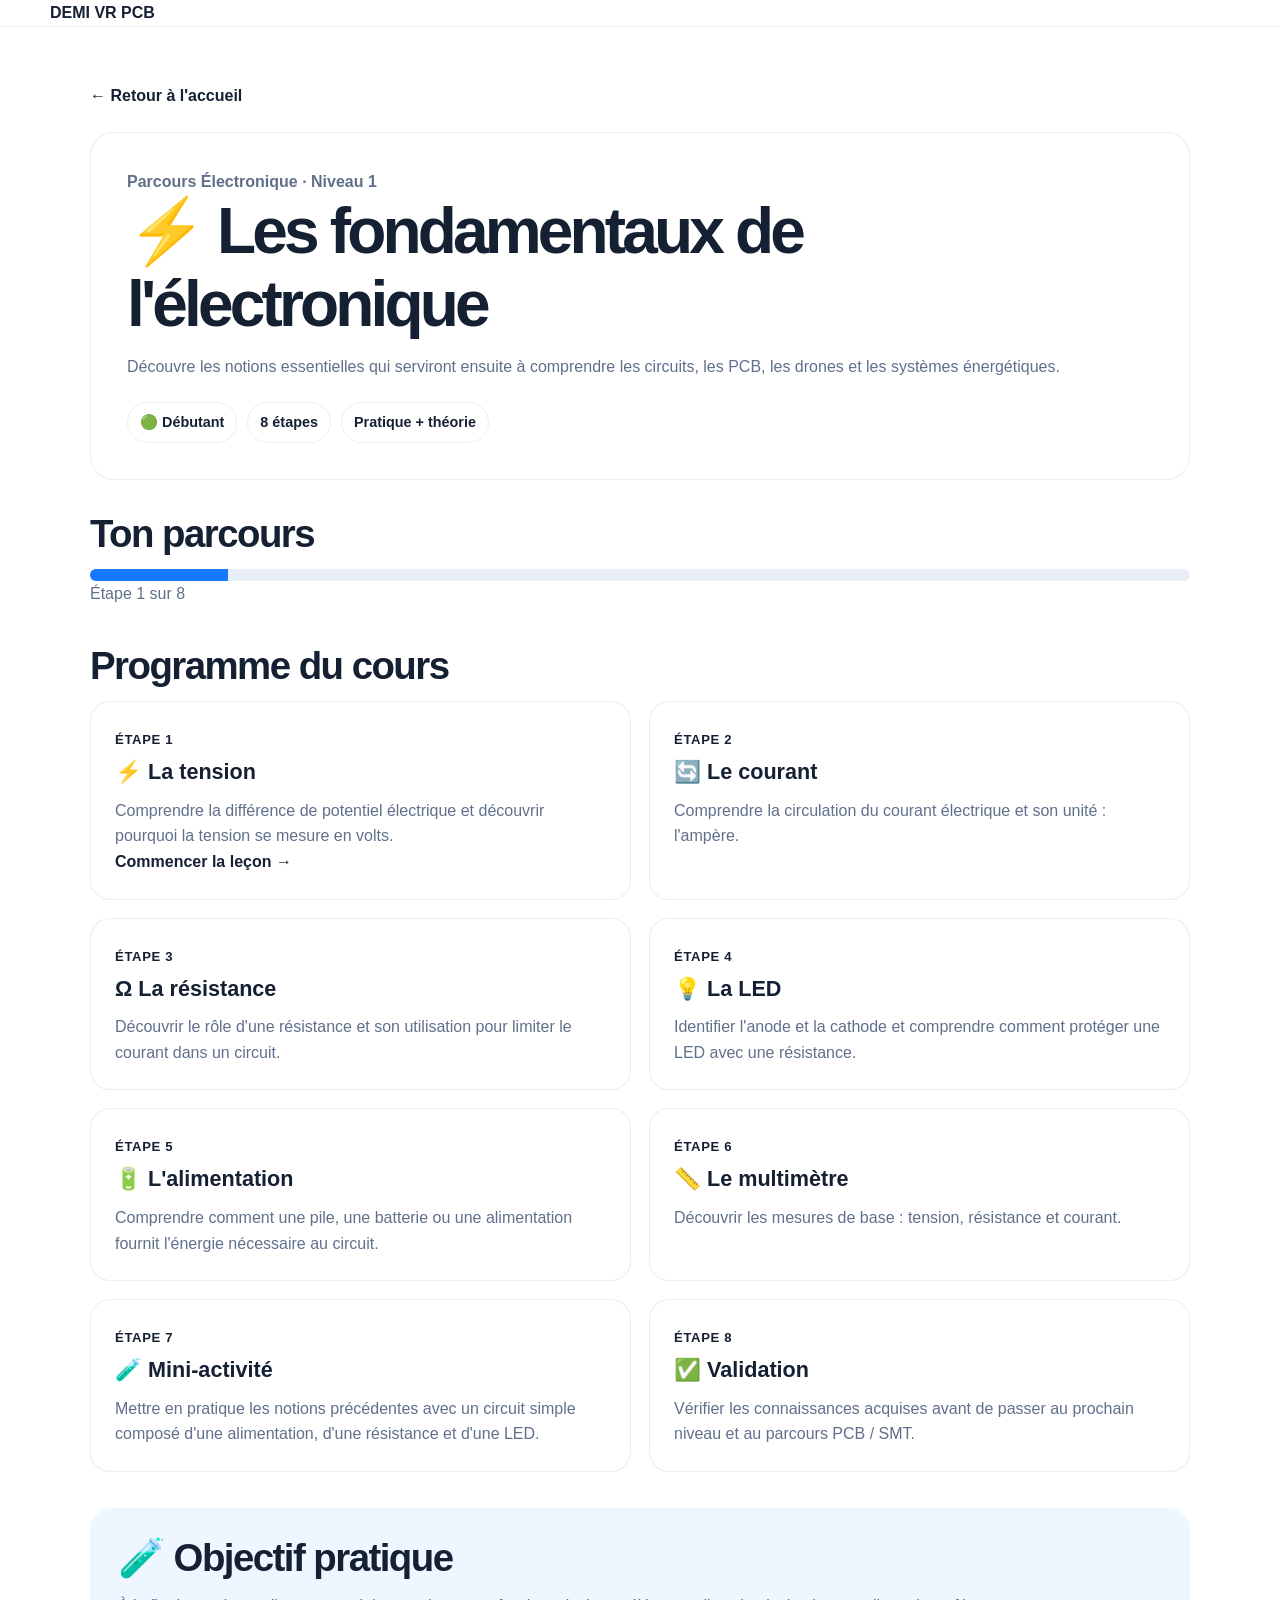
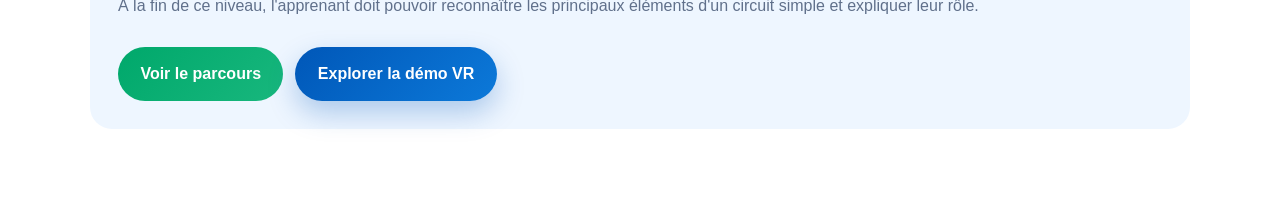
==== cours/electronique/index.html @ 48921530 "Lien du parcours vers la lecon sur la tension" ====
<!DOCTYPE html>
<html lang="fr">
<head>
  <meta charset="UTF-8">
  <meta name="viewport" content="width=device-width, initial-scale=1.0">

  <title>Électronique - Niveau 1 | DEMI VR PCB</title>
  <meta name="description"
        content="Cours d'initiation à l'électronique de la plateforme pédagogique DEMI VR PCB - Calais & Marck.">

  <link rel="stylesheet" href="../../style.css">

  <style>
    .course-page {
      padding: 56px 0 80px;
    }

    .course-container {
      width: min(1100px, calc(100% - 32px));
      margin: 0 auto;
    }

    .course-back {
      display: inline-flex;
      margin-bottom: 24px;
      font-weight: 700;
    }

    .course-hero {
      padding: 36px;
      border: 1px solid var(--line);
      border-radius: 24px;
      background: var(--white);
      margin-bottom: 32px;
    }

    .course-hero h1 {
      margin-bottom: 12px;
    }

    .course-meta {
      display: flex;
      flex-wrap: wrap;
      gap: 10px;
      margin-top: 22px;
    }

    .course-badge {
      padding: 8px 12px;
      border-radius: 999px;
      border: 1px solid var(--line);
      font-size: 0.9rem;
      font-weight: 700;
    }

    .course-progress {
      margin: 28px 0 38px;
    }

    .progress-track {
      height: 12px;
      overflow: hidden;
      border-radius: 999px;
      background: #e8eef5;
    }

    .progress-value {
      width: 12.5%;
      height: 100%;
      background: #1479ff;
    }

    .lesson-grid {
      display: grid;
      grid-template-columns: repeat(2, minmax(0, 1fr));
      gap: 18px;
    }

    .lesson-card {
      padding: 24px;
      border: 1px solid var(--line);
      border-radius: 20px;
      background: var(--white);
    }

.lesson-card-link {
  display: block;
  color: inherit;
  text-decoration: none;
  transition: transform 0.2s ease, box-shadow 0.2s ease;
}

.lesson-card-link:hover,
.lesson-card-link:focus {
  transform: translateY(-3px);
  box-shadow: 0 12px 28px rgba(15, 31, 54, 0.10);
}

.lesson-card-link:focus {
  outline: 3px solid #1479ff;
  outline-offset: 3px;
}

    .lesson-number {
      display: inline-block;
      margin-bottom: 10px;
      font-size: 0.82rem;
      font-weight: 800;
      text-transform: uppercase;
      letter-spacing: 0.05em;
    }

    .experiment {
      margin-top: 36px;
      padding: 28px;
      border-radius: 22px;
      background: #eef6ff;
    }

    .course-actions {
      display: flex;
      flex-wrap: wrap;
      gap: 12px;
      margin-top: 28px;
    }

    @media (max-width: 700px) {
      .lesson-grid {
        grid-template-columns: 1fr;
      }

      .course-hero {
        padding: 24px;
      }
    }
  </style>
</head>

<body>

  <header class="site-header">
    <div class="container">
      <a href="../../index.html" aria-label="Retour à l'accueil DEMI VR PCB">
        <strong>DEMI VR PCB</strong>
      </a>
    </div>
  </header>

  <main class="course-page">
    <div class="course-container">

      <a class="course-back" href="../../index.html">
        ← Retour à l'accueil
      </a>

      <section class="course-hero">

        <p><strong>Parcours Électronique · Niveau 1</strong></p>

        <h1>⚡ Les fondamentaux de l'électronique</h1>

        <p>
          Découvre les notions essentielles qui serviront ensuite à comprendre
          les circuits, les PCB, les drones et les systèmes énergétiques.
        </p>

        <div class="course-meta">
          <span class="course-badge">🟢 Débutant</span>
          <span class="course-badge">8 étapes</span>
          <span class="course-badge">Pratique + théorie</span>
        </div>
      </section>

      <section class="course-progress">
        <h2>Ton parcours</h2>

        <div class="progress-track"
             role="progressbar"
             aria-valuemin="0"
             aria-valuemax="100"
             aria-valuenow="12">
          <div class="progress-value"></div>
        </div>

        <p>Étape 1 sur 8</p>
      </section>

      <section>
        <h2>Programme du cours</h2>

        <div class="lesson-grid">

<a href="lecons/01-tension.html"
   class="lesson-card lesson-card-link">
  <span class="lesson-number">Étape 1</span>
  <h3>⚡ La tension</h3>
  <p>
    Comprendre la différence de potentiel électrique et découvrir
    pourquoi la tension se mesure en volts.
  </p>
  <strong>Commencer la leçon →</strong>
</a>

          <article class="lesson-card">
            <span class="lesson-number">Étape 2</span>
            <h3>🔄 Le courant</h3>
            <p>
              Comprendre la circulation du courant électrique et son unité :
              l'ampère.
            </p>
          </article>

          <article class="lesson-card">
            <span class="lesson-number">Étape 3</span>
            <h3>Ω La résistance</h3>
            <p>
              Découvrir le rôle d'une résistance et son utilisation pour
              limiter le courant dans un circuit.
            </p>
          </article>

          <article class="lesson-card">
            <span class="lesson-number">Étape 4</span>
            <h3>💡 La LED</h3>
            <p>
              Identifier l'anode et la cathode et comprendre comment protéger
              une LED avec une résistance.
            </p>
          </article>

          <article class="lesson-card">
            <span class="lesson-number">Étape 5</span>
            <h3>🔋 L'alimentation</h3>
            <p>
              Comprendre comment une pile, une batterie ou une alimentation
              fournit l'énergie nécessaire au circuit.
            </p>
          </article>

          <article class="lesson-card">
            <span class="lesson-number">Étape 6</span>
            <h3>📏 Le multimètre</h3>
            <p>
              Découvrir les mesures de base : tension, résistance et courant.
            </p>
          </article>

          <article class="lesson-card">
            <span class="lesson-number">Étape 7</span>
            <h3>🧪 Mini-activité</h3>
            <p>
              Mettre en pratique les notions précédentes avec un circuit
              simple composé d'une alimentation, d'une résistance et d'une LED.
            </p>
          </article>

          <article class="lesson-card">
            <span class="lesson-number">Étape 8</span>
            <h3>✅ Validation</h3>
            <p>
              Vérifier les connaissances acquises avant de passer au prochain
              niveau et au parcours PCB / SMT.
            </p>
          </article>

        </div>
      </section>

      <section class="experiment">
        <h2>🧪 Objectif pratique</h2>

        <p>
          À la fin de ce niveau, l'apprenant doit pouvoir reconnaître les
          principaux éléments d'un circuit simple et expliquer leur rôle.
        </p>

        <div class="course-actions">
          <a href="../../index.html#parcours" class="btn btn-secondary">
            Voir le parcours
          </a>

          <a href="../../index.html#demo" class="btn btn-primary">
            Explorer la démo VR
          </a>
        </div>
      </section>

    </div>
  </main>

</body>
</html>
---- style.css ----
:root {
  --blue: #0057b8;
  --green: #00a86b;
  --orange: #ff8c00;
  --white: #ffffff;
  --offwhite: #f4f9ff;
  --ink: #152033;
  --muted: #60708b;
  --panel: #eef5ff;
  --line: rgba(17, 31, 54, 0.08);
  --shadow: 0 18px 40px rgba(17, 48, 90, 0.12);
  --radius: 22px;
}

* {
  box-sizing: border-box;
}

html {
  scroll-behavior: smooth;
}

body {
  margin: 0;
  font-family: "Inter", sans-serif;
  background: var(--white);
  color: var(--ink);
  line-height: 1.6;
}

a {
  color: inherit;
  text-decoration: none;
}

img {
  max-width: 100%;
  display: block;
}

button,
input,
textarea {
  font: inherit;
}

.container {
  width: min(1180px, calc(100% - 2rem));
  margin: 0 auto;
}

.section {
  padding: 5.5rem 0;
}

.alt-section {
  background: linear-gradient(180deg, #f5f9ff 0%, #eef7ff 100%);
}

.section-heading {
  text-align: center;
  max-width: 760px;
  margin: 0 auto 2.5rem;
}

.section-heading.text-left {
  text-align: left;
  margin: 0;
}

.eyebrow {
  display: inline-flex;
  align-items: center;
  gap: 0.5rem;
  padding: 0.55rem 0.9rem;
  border-radius: 999px;
  background: rgba(0, 87, 184, 0.08);
  color: var(--blue);
  font-size: 0.75rem;
  text-transform: uppercase;
  letter-spacing: 0.12em;
  font-weight: 700;
}

.eyebrow-alt {
  background: rgba(0, 168, 107, 0.08);
  color: var(--green);
}

h1, h2, h3 {
  margin: 0 0 0.8rem;
  line-height: 1.15;
}

h1 {
  font-size: clamp(2.8rem, 5vw, 5rem);
  letter-spacing: -0.06em;
}

h2 {
  font-size: clamp(2rem, 3vw, 3rem);
  letter-spacing: -0.04em;
}

h3 {
  font-size: 1.35rem;
}

p {
  margin: 0;
  color: var(--muted);
}

.site-header {
  position: sticky;
  top: 0;
  z-index: 100;
  background: rgba(255, 255, 255, 0.82);
  backdrop-filter: blur(12px);
  border-bottom: 1px solid var(--line);
}

.nav-wrap {
  display: flex;
  align-items: center;
  justify-content: space-between;
  padding: 1rem 0;
  gap: 1rem;
}

.brand {
  display: flex;
  align-items: center;
  gap: 0.9rem;
}

.brand-mark {
  display: grid;
  place-items: center;
  width: 3rem;
  height: 3rem;
  border-radius: 14px;
  background: linear-gradient(135deg, var(--blue), var(--green));
  color: var(--white);
  font-size: 0.8rem;
  font-weight: 800;
  letter-spacing: 0.06em;
}

.brand-text {
  display: flex;
  flex-direction: column;
  line-height: 1.1;
}

.brand-text strong {
  font-size: 1.1rem;
}

.brand-text span {
  font-size: 0.74rem;
  color: var(--muted);
}

.main-nav {
  display: flex;
  align-items: center;
  gap: 1.2rem;
  padding: 0.25rem 0.8rem;
  border-radius: 999px;
  background: rgba(0, 87, 184, 0.03);
}

.main-nav a {
  color: var(--muted);
  font-size: 0.95rem;
  font-weight: 600;
  transition: color 0.2s ease;
}

.main-nav a:hover {
  color: var(--blue);
}

.btn {
  display: inline-flex;
  align-items: center;
  justify-content: center;
  border: none;
  border-radius: 999px;
  padding: 0.9rem 1.4rem;
  font-weight: 700;
  cursor: pointer;
  transition: transform 0.2s ease, box-shadow 0.2s ease, background 0.2s ease;
}

.btn:hover {
  transform: translateY(-2px);
}

.btn-primary {
  background: linear-gradient(135deg, var(--blue), #0c79d9);
  color: var(--white);
  box-shadow: 0 12px 28px rgba(0, 87, 184, 0.28);
}

.btn-secondary {
  background: linear-gradient(135deg, var(--green), #18b77d);
  color: var(--white);
}

.btn-ghost {
  background: rgba(255, 255, 255, 0.25);
  color: var(--white);
  border: 1px solid rgba(255, 255, 255, 0.3);
}

.hero {
  position: relative;
  overflow: hidden;
  background:
    radial-gradient(circle at 20% 20%, rgba(0, 87, 184, 0.15), transparent 30%),
    linear-gradient(135deg, #081a30 0%, #0a2341 30%, #0c2d52 100%);
  color: var(--white);
  padding: 5rem 0 4rem;
}

.bg-grid {
  position: absolute;
  inset: 0;
  background-image:
    linear-gradient(rgba(255,255,255,0.04) 1px, transparent 1px),
    linear-gradient(90deg, rgba(255,255,255,0.04) 1px, transparent 1px);
  background-size: 36px 36px;
  mask-image: radial-gradient(circle at center, black 30%, transparent 90%);
}

.hero-grid {
  position: relative;
  display: grid;
  grid-template-columns: 1.1fr 0.9fr;
  gap: 2rem;
  align-items: center;
}

.hero-copy {
  position: relative;
  z-index: 1;
}

.eyebrow {
  margin-bottom: 1rem;
}

.subtitle {
  margin-top: 1rem;
  max-width: 620px;
  color: rgba(255, 255, 255, 0.8);
  font-size: 1.16rem;
}

.cta-row {
  display: flex;
  flex-wrap: wrap;
  gap: 0.9rem;
  margin-top: 2rem;
}

.hero-stats {
  list-style: none;
  display: flex;
  flex-wrap: wrap;
  gap: 1.5rem;
  padding: 0;
  margin: 2.2rem 0 0;
}

.hero-stats li {
  display: flex;
  flex-direction: column;
  gap: 0.15rem;
  min-width: 120px;
}

.hero-stats strong {
  font-size: 1.4rem;
}

.hero-stats span {
  color: rgba(255, 255, 255, 0.66);
  font-size: 0.82rem;
}

.hero-visual {
  position: relative;
  min-height: 460px;
  display: grid;
  place-items: center;
}

.panel {
  position: absolute;
  border-radius: 28px;
  border: 1px solid rgba(255, 255, 255, 0.1);
  box-shadow: var(--shadow);
}

.board-panel {
  width: min(100%, 360px);
  height: 240px;
  background: linear-gradient(135deg, rgba(255,255,255,0.07), rgba(255,255,255,0.12));
  right: 8%;
  top: 10%;
  transform: rotate(12deg);
}

.board-lines {
  position: absolute;
  inset: 18px;
  border-radius: 16px;
  background:
    linear-gradient(90deg, rgba(255,255,255,0.06) 0, rgba(255,255,255,0.06) 1px, transparent 1px, transparent 24px),
    linear-gradient(rgba(255,255,255,0.06) 0, rgba(255,255,255,0.06) 1px, transparent 1px, transparent 24px),
    linear-gradient(135deg, rgba(0, 168, 107, 0.12), rgba(0, 87, 184, 0.12));
  background-size: 24px 24px, 24px 24px, 100% 100%;
}

.chip {
  position: absolute;
  width: 68px;
  height: 68px;
  border-radius: 18px;
  background: linear-gradient(135deg, var(--blue), var(--green));
  box-shadow: inset 0 0 18px rgba(255,255,255,0.28);
}

.chip-one { top: 26%; left: 18%; }
.chip-two { top: 58%; right: 20%; }
.chip-three { bottom: 15%; left: 42%; }

.headset-panel {
  width: 280px;
  height: 200px;
  left: 14%;
  bottom: 8%;
  background: linear-gradient(135deg, rgba(255,255,255,0.08), rgba(255,255,255,0.14));
  display: grid;
  place-items: center;
}

.headset {
  position: relative;
  width: 160px;
  height: 100px;
  border-radius: 50% 50% 40% 40%;
  background: rgba(255,255,255,0.15);
  border: 2px solid rgba(255,255,255,0.25);
}

.lens {
  position: absolute;
  width: 42px;
  height: 52px;
  top: 28px;
  border-radius: 12px;
  background: linear-gradient(135deg, rgba(0, 87, 184, 0.9), rgba(0, 168, 107, 0.7));
}

.lens-left { left: 25px; }
.lens-right { right: 25px; }

.strap {
  position: absolute;
  left: 50%;
  transform: translateX(-50%);
  top: -28px;
  width: 100px;
  height: 28px;
  border: 2px solid rgba(255,255,255,0.25);
  border-bottom: none;
  border-radius: 50px 50px 0 0;
}

.youth-panel {
  width: 250px;
  height: 170px;
  right: 16%;
  bottom: 3%;
  background: linear-gradient(135deg, rgba(0, 87, 184, 0.18), rgba(0, 168, 107, 0.12));
}

.people {
  position: absolute;
  bottom: 10px;
  width: 44px;
  height: 90px;
  border-radius: 26px 26px 20px 20px;
  background: linear-gradient(180deg, #f8d0a7, #f1c38c);
}

.people::before {
  content: "";
  position: absolute;
  width: 42px;
  height: 42px;
  border-radius: 50%;
  background: #f3d7b9;
  top: -24px;
  left: 1px;
}

.people-one { left: 24%; }
.people-two { left: 46%; background: linear-gradient(180deg, #d8b898, #caa27d); }
.people-three { left: 68%; }

.card-grid {
  display: grid;
  gap: 1.5rem;
}

.three-col {
  grid-template-columns: repeat(3, minmax(0, 1fr));
}

.feature-card,
.equipment-card,
.chart-card,
.quiz-card,
.contact-form,
.map-card {
  background: var(--white);
  border: 1px solid var(--line);
  border-radius: var(--radius);
  box-shadow: var(--shadow);
}

.feature-card {
  padding: 2rem 1.5rem;
  text-align: center;
}

.icon-circle {
  display: grid;
  place-items: center;
  width: 74px;
  height: 74px;
  margin: 0 auto 1.2rem;
  border-radius: 20px;
  background: linear-gradient(135deg, rgba(0, 87, 184, 0.12), rgba(0, 168, 107, 0.12));
  color: var(--blue);
  font-size: 1.7rem;
}

.feature-card ul {
  padding: 0;
  margin: 1rem 0 0;
  list-style: none;
  display: grid;
  gap: 0.45rem;
  color: var(--muted);
}

.timeline {
  position: relative;
  display: grid;
  grid-template-columns: repeat(6, minmax(0, 1fr));
  gap: 1rem;
  margin-top: 2.5rem;
}

.timeline::before {
  content: "";
  position: absolute;
  left: 0;
  right: 0;
  top: 2.1rem;
  height: 4px;
  background: linear-gradient(90deg, var(--blue), var(--green), var(--orange));
  border-radius: 999px;
}

.timeline-item {
  position: relative;
  background: var(--white);
  border: 1px solid var(--line);
  border-radius: 18px;
  padding: 1.2rem 0.9rem;
  text-align: center;
  box-shadow: var(--shadow);
}

.timeline-item::before {
  content: "";
  position: absolute;
  left: 50%;
  top: -0.75rem;
  transform: translateX(-50%);
  width: 16px;
  height: 16px;
  border-radius: 50%;
  background: var(--blue);
  box-shadow: 0 0 0 6px rgba(0, 87, 184, 0.12);
}

.level {
  display: inline-block;
  font-size: 0.74rem;
  font-weight: 800;
  text-transform: uppercase;
  letter-spacing: 0.08em;
  color: var(--green);
  margin-bottom: 0.55rem;
}

.equipment-grid {
  grid-template-columns: repeat(4, minmax(0, 1fr));
}

.equipment-card {
  overflow: hidden;
}

.equipment-card img {
  height: 180px;
  width: 100%;
  object-fit: cover;
}

.equipment-content {
  padding: 1.2rem 1rem 1.3rem;
}

.equipment-content h3 {
  margin-bottom: 0.6rem;
  font-size: 1.2rem;
}

.equipment-content p {
  color: var(--muted);
  min-height: 72px;
}

.equipment-content span {
  display: inline-block;
  margin-top: 0.9rem;
  color: var(--blue);
  font-size: 0.85rem;
  font-weight: 700;
}

.demo-layout {
  display: grid;
  grid-template-columns: 0.9fr 1.1fr;
  gap: 2rem;
  align-items: center;
}

.demo-section p {
  margin-top: 1rem;
  max-width: 560px;
}

.vr-scene-card {
  border-radius: 28px;
  overflow: hidden;
  border: 1px solid var(--line);
  box-shadow: var(--shadow);
}

#vr-scene {
  width: 100%;
  height: 480px;
  display: block;
  background: linear-gradient(180deg, #0b1220, #1a2c3f);
}

.quiz-card {
  max-width: 760px;
  margin: 0 auto;
  padding: 2rem;
}

.quiz-header {
  margin-bottom: 1.6rem;
}

.quiz-header h3 {
  margin-bottom: 0.5rem;
}

.quiz-options {
  display: grid;
  grid-template-columns: repeat(3, minmax(0, 1fr));
  gap: 1rem;
}

.quiz-choice {
  padding: 1rem;
  border-radius: 14px;
  border: 1px solid var(--line);
  background: var(--offwhite);
  color: var(--ink);
  cursor: pointer;
  font-weight: 700;
  transition: all 0.2s ease;
}

.quiz-choice:hover {
  border-color: rgba(0, 87, 184, 0.4);
  transform: translateY(-1px);
}

.quiz-choice.correct {
  background: rgba(0, 168, 107, 0.08);
  border-color: rgba(0, 168, 107, 0.4);
}

.quiz-choice.incorrect {
  background: rgba(255, 140, 0, 0.08);
  border-color: rgba(255, 140, 0, 0.4);
}

.quiz-result {
  margin-top: 1.4rem;
  font-size: 1.1rem;
  color: var(--ink);
}

.stats-grid {
  display: grid;
  grid-template-columns: repeat(4, minmax(0, 1fr));
  gap: 1rem;
  margin-bottom: 2rem;
}

.stat-box {
  background: linear-gradient(135deg, rgba(0, 87, 184, 0.08), rgba(0, 168, 107, 0.08));
  border: 1px solid var(--line);
  border-radius: 18px;
  padding: 1.5rem 1rem;
  text-align: center;
}

.stat-number {
  display: block;
  font-size: clamp(2rem, 2.5vw, 2.8rem);
  font-weight: 800;
  color: var(--blue);
}

.stat-label {
  display: block;
  margin-top: 0.5rem;
  font-weight: 600;
  color: var(--muted);
}

.charts-grid {
  display: grid;
  grid-template-columns: repeat(2, minmax(0, 1fr));
  gap: 1.5rem;
}

.chart-card {
  padding: 1.2rem 1rem 1rem;
}

.chart-card h3 {
  margin-bottom: 0.8rem;
}

.full-width {
  grid-column: 1 / -1;
}

canvas {
  display: block;
  width: 100% !important;
  height: 260px !important;
}

.budget-wrap {
  overflow: hidden;
  border-radius: var(--radius);
  border: 1px solid var(--line);
  box-shadow: var(--shadow);
}

.budget-table {
  width: 100%;
  border-collapse: collapse;
  background: #fff;
}

.budget-table th,
.budget-table td {
  padding: 1rem 1.2rem;
  text-align: left;
  border-bottom: 1px solid var(--line);
}

.budget-table th {
  background: var(--panel);
  color: var(--ink);
  font-size: 0.9rem;
  text-transform: uppercase;
  letter-spacing: 0.06em;
}

.total-row td {
  font-weight: 800;
  background: rgba(0, 168, 107, 0.05);
}

.positive {
  color: var(--green);
  font-weight: 700;
}

.negative {
  color: var(--orange);
  font-weight: 700;
}

.location-grid {
  display: grid;
  grid-template-columns: 0.8fr 1.2fr;
  gap: 2rem;
  align-items: center;
}

.map-card {
  min-height: 360px;
  position: relative;
  background:
    linear-gradient(180deg, rgba(0,87,184,0.08), rgba(0,168,107,0.12)),
    url("https://images.unsplash.com/photo-1521295121783-8a321d551ad2?auto=format&fit=crop&w=1200&q=80") center/cover no-repeat;
}

.map-pins {
  position: relative;
  width: 100%;
  height: 100%;
}

.pin {
  position: absolute;
  display: inline-flex;
  align-items: center;
  justify-content: center;
  min-width: 96px;
  padding: 0.7rem 1rem;
  border-radius: 999px;
  background: rgba(255, 255, 255, 0.9);
  color: var(--blue);
  font-weight: 800;
  box-shadow: var(--shadow);
}

.pin::before {
  content: "";
  position: absolute;
  width: 10px;
  height: 10px;
  background: var(--blue);
  border-radius: 50%;
  bottom: -10px;
  left: 50%;
  transform: translateX(-50%);
}

.pin.calais { top: 26%; left: 18%; }
.pin.marck { top: 52%; right: 18%; }

.partners-grid {
  display: grid;
  grid-template-columns: repeat(5, minmax(0, 1fr));
  gap: 1rem;
}

.partner-logo {
  display: grid;
  place-items: center;
  min-height: 110px;
  border-radius: 18px;
  background: linear-gradient(135deg, rgba(0,87,184,0.04), rgba(0,168,107,0.04));
  border: 1px solid var(--line);
  color: var(--muted);
  font-weight: 700;
  text-align: center;
  padding: 1rem;
}

.contact-grid {
  display: grid;
  grid-template-columns: 0.8fr 1.2fr;
  gap: 2rem;
  align-items: start;
}

.contact-form {
  padding: 1.6rem;
}

.input-row {
  display: grid;
  grid-template-columns: repeat(2, minmax(0, 1fr));
  gap: 1rem;
}

label {
  display: block;
  margin-bottom: 1rem;
}

label span {
  display: block;
  margin-bottom: 0.45rem;
  color: var(--ink);
  font-weight: 700;
}

input,
textarea {
  width: 100%;
  border: 1px solid var(--line);
  border-radius: 12px;
  padding: 0.9rem 1rem;
  background: #fbfdff;
  color: var(--ink);
}

input:focus,
textarea:focus {
  outline: 2px solid rgba(0, 87, 184, 0.18);
  border-color: rgba(0, 87, 184, 0.35);
}

.site-footer {
  background: #091a2d;
  color: rgba(255,255,255,0.9);
  padding: 1.2rem 0;
}

.footer-wrap {
  display: flex;
  align-items: center;
  justify-content: space-between;
  gap: 1rem;
}

.footer-brand {
  display: flex;
  flex-direction: column;
  gap: 0.15rem;
}

.footer-brand strong {
  font-size: 1.05rem;
}

.footer-brand span {
  color: rgba(255,255,255,0.7);
  font-size: 0.75rem;
}

.social-links {
  display: flex;
  gap: 0.85rem;
  font-size: 1.15rem;
}

.social-links a {
  display: inline-flex;
  align-items: center;
  justify-content: center;
  width: 2.4rem;
  height: 2.4rem;
  border-radius: 50%;
  background: rgba(255,255,255,0.08);
}

@media (max-width: 980px) {
  .hero-grid,
  .demo-layout,
  .contact-grid,
  .location-grid,
  .three-col,
  .equipment-grid,
  .stats-grid,
  .partners-grid,
  .timeline {
    grid-template-columns: 1fr 1fr;
  }

  .hero-grid,
  .demo-layout,
  .contact-grid,
  .location-grid {
    grid-template-columns: 1fr;
  }

  .main-nav {
    display: none;
  }
}

@media (max-width: 720px) {
  .section {
    padding: 4rem 0;
  }

  .three-col,
  .equipment-grid,
  .stats-grid,
  .quiz-options,
  .partners-grid,
  .input-row,
  .timeline,
  .charts-grid {
    grid-template-columns: 1fr;
  }

  .hero {
    padding-top: 4rem;
  }

  .cta-row {
    flex-direction: column;
    align-items: stretch;
  }

  .btn {
    width: 100%;
  }

  .footer-wrap {
    flex-direction: column;
    text-align: center;
  }
}
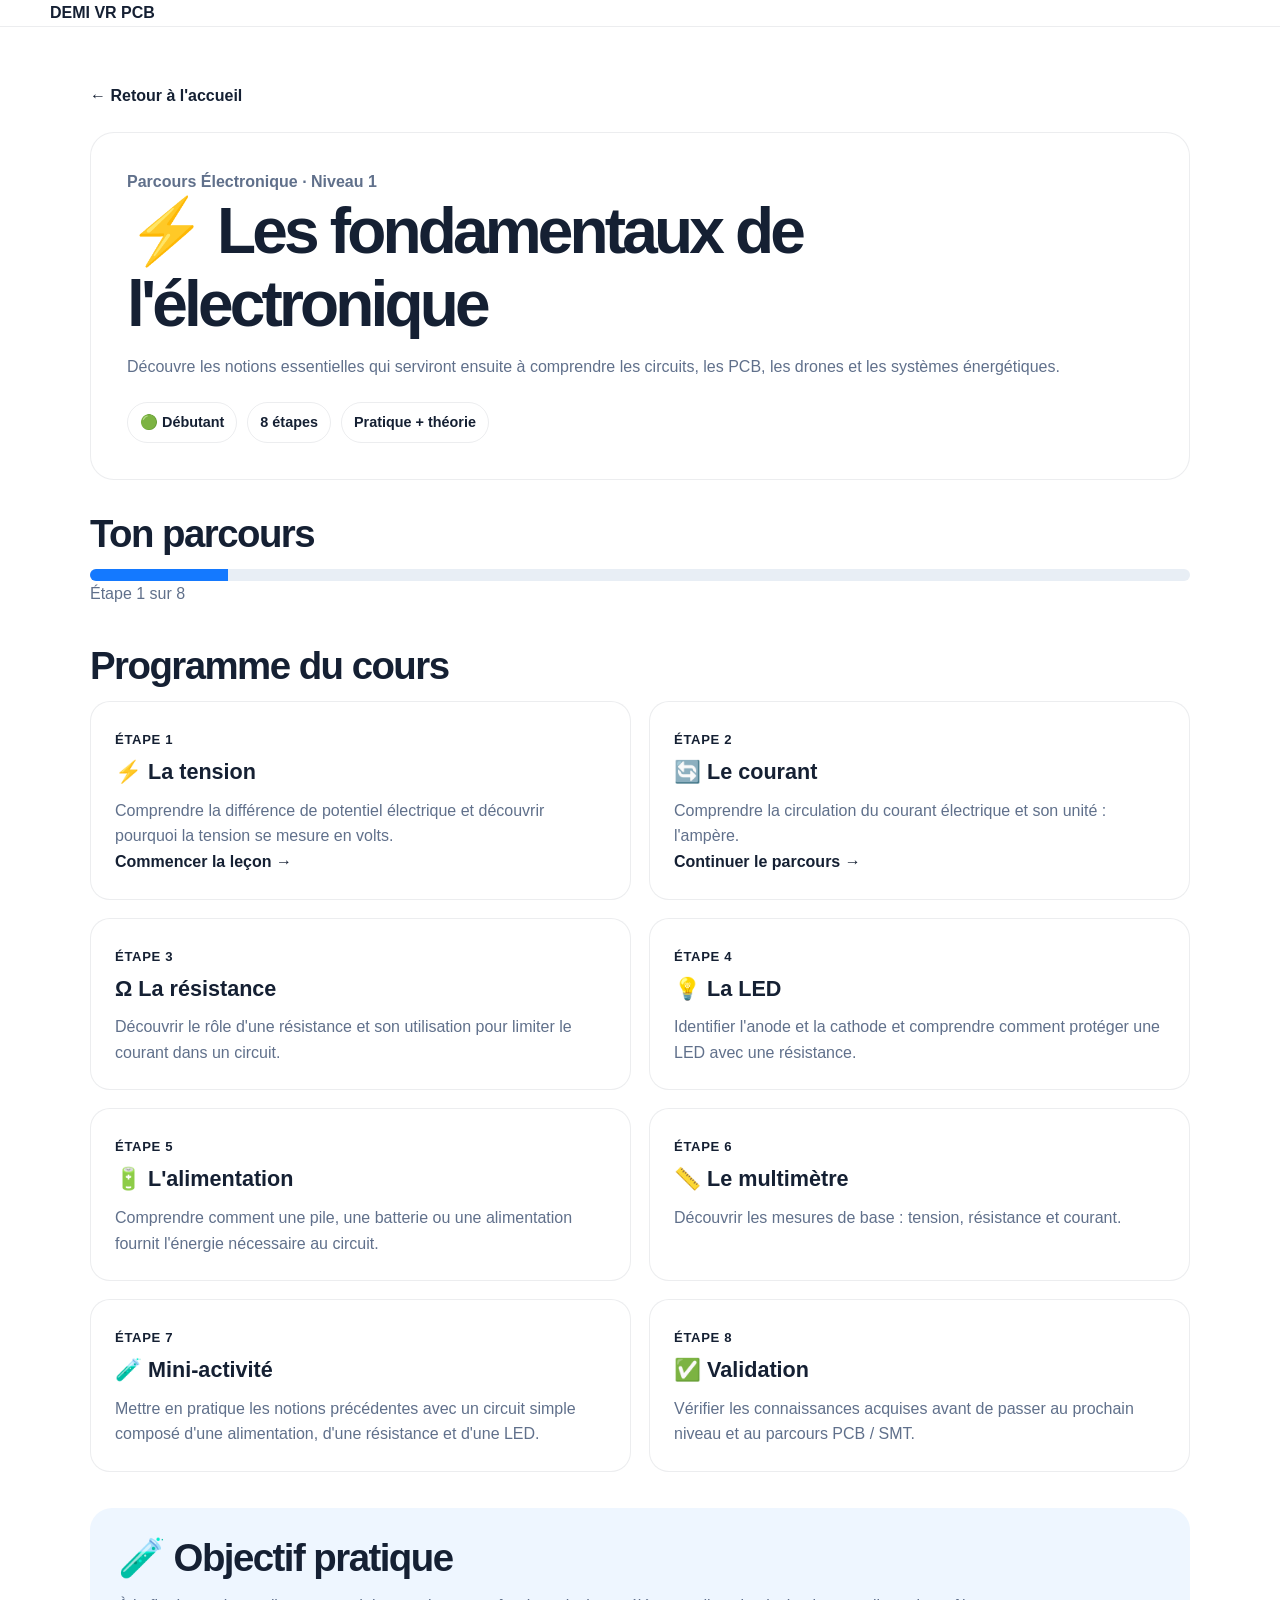
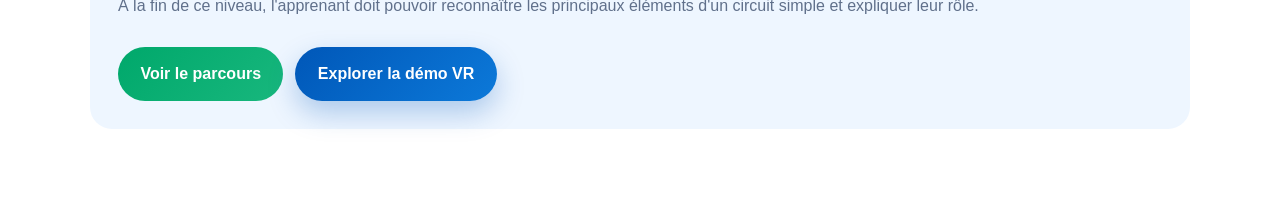
==== commit 4dbf6b48: "Lien du parcours vers la lecon sur le courant" ====
--- a/cours/electronique/index.html
+++ b/cours/electronique/index.html
@@ -201,14 +201,16 @@
   <strong>Commencer la leçon →</strong>
 </a>
 
-          <article class="lesson-card">
-            <span class="lesson-number">Étape 2</span>
-            <h3>🔄 Le courant</h3>
-            <p>
-              Comprendre la circulation du courant électrique et son unité :
-              l'ampère.
-            </p>
-          </article>
+          <a href="lecons/02-courant.html"
+   class="lesson-card lesson-card-link">
+  <span class="lesson-number">Étape 2</span>
+  <h3>🔄 Le courant</h3>
+  <p>
+    Comprendre la circulation du courant électrique et son unité :
+    l'ampère.
+  </p>
+  <strong>Continuer le parcours →</strong>
+</a>
 
           <article class="lesson-card">
             <span class="lesson-number">Étape 3</span>
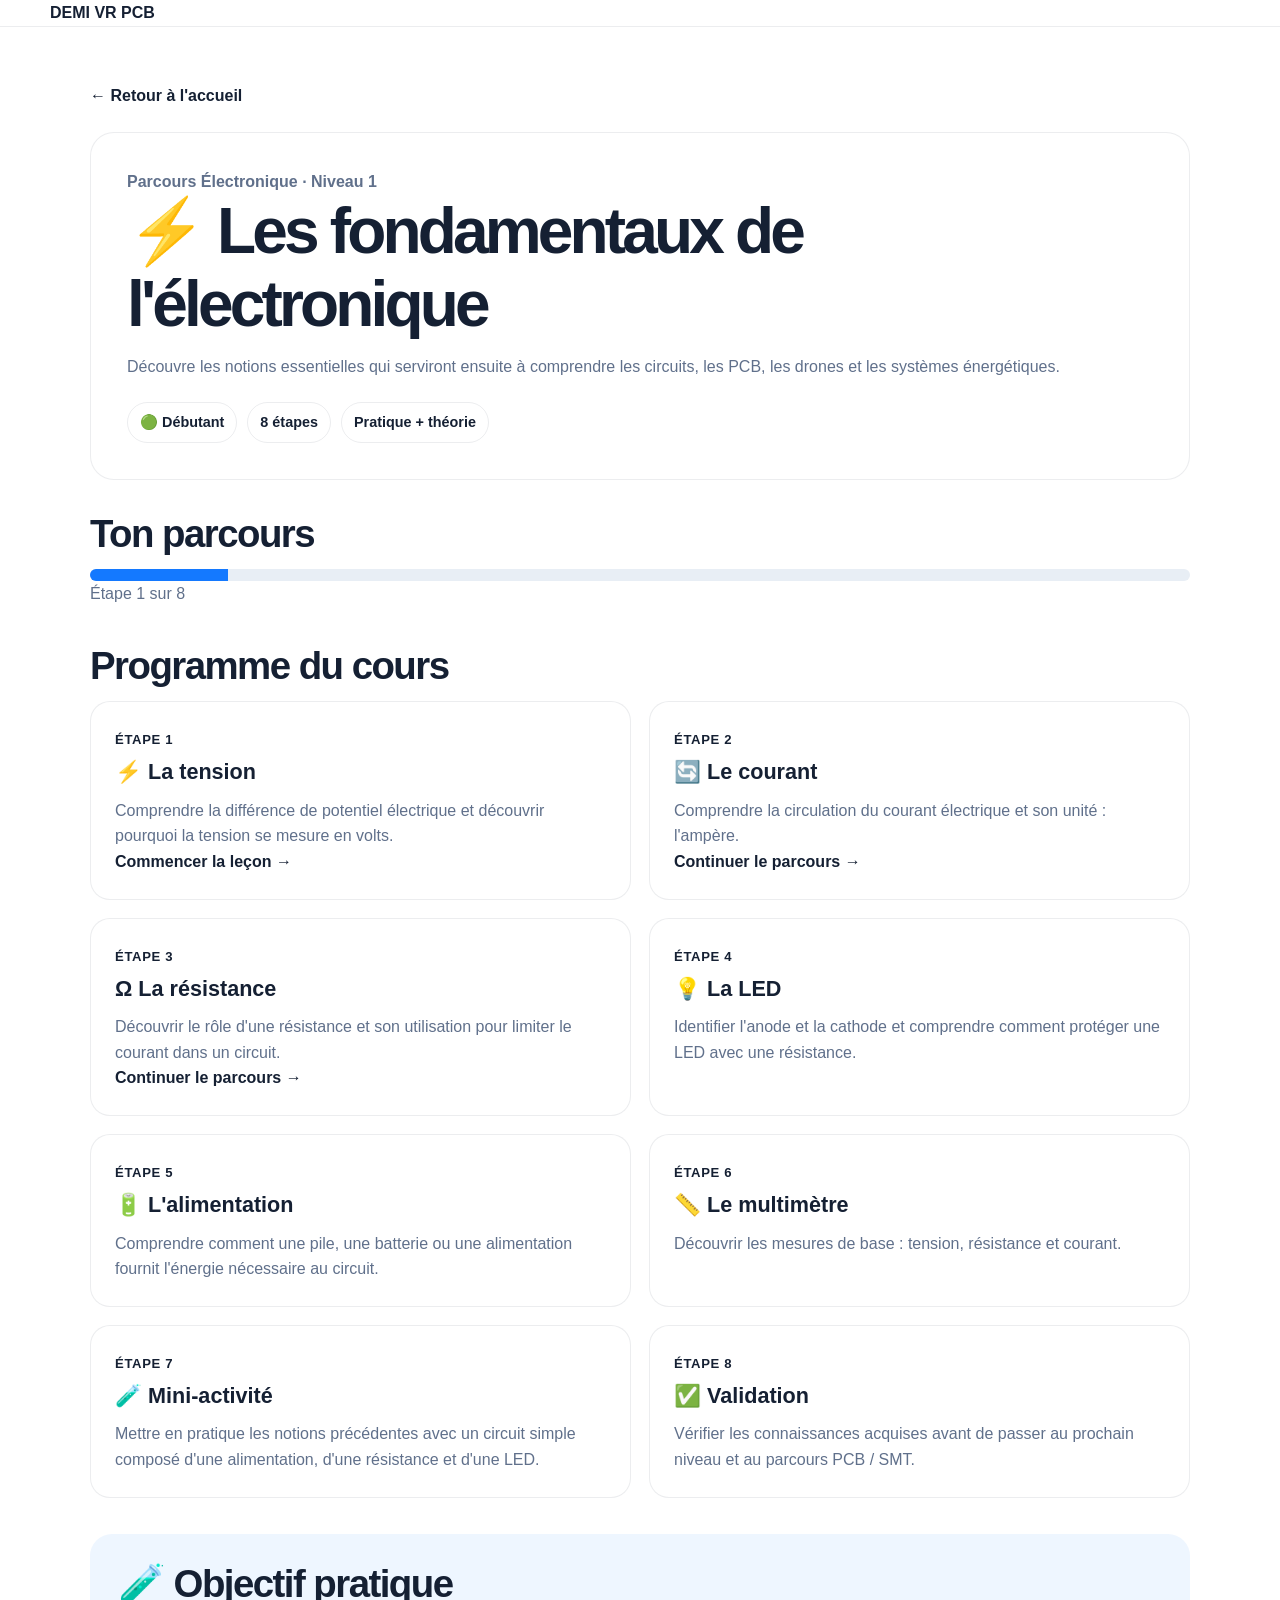
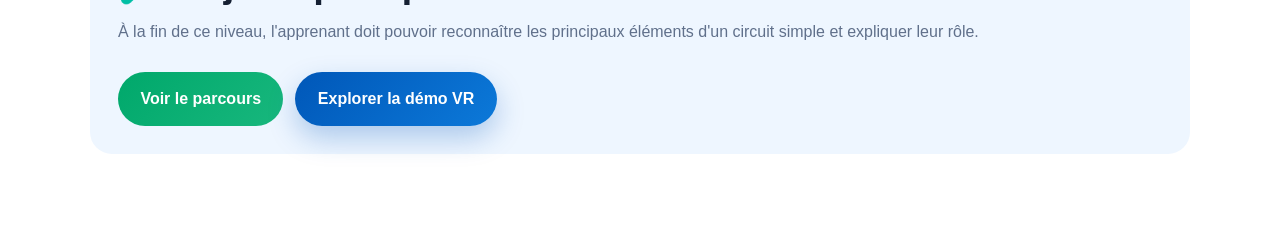
==== commit 99182a7f: "Lien du parcours vers la lecon sur la resistance" ====
--- a/cours/electronique/index.html
+++ b/cours/electronique/index.html
@@ -212,14 +212,16 @@
   <strong>Continuer le parcours →</strong>
 </a>
 
-          <article class="lesson-card">
-            <span class="lesson-number">Étape 3</span>
-            <h3>Ω La résistance</h3>
-            <p>
-              Découvrir le rôle d'une résistance et son utilisation pour
-              limiter le courant dans un circuit.
-            </p>
-          </article>
+         <a href="lecons/03-resistance.html"
+   class="lesson-card lesson-card-link">
+  <span class="lesson-number">Étape 3</span>
+  <h3>Ω La résistance</h3>
+  <p>
+    Découvrir le rôle d'une résistance et son utilisation pour
+    limiter le courant dans un circuit.
+  </p>
+  <strong>Continuer le parcours →</strong>
+</a>
 
           <article class="lesson-card">
             <span class="lesson-number">Étape 4</span>
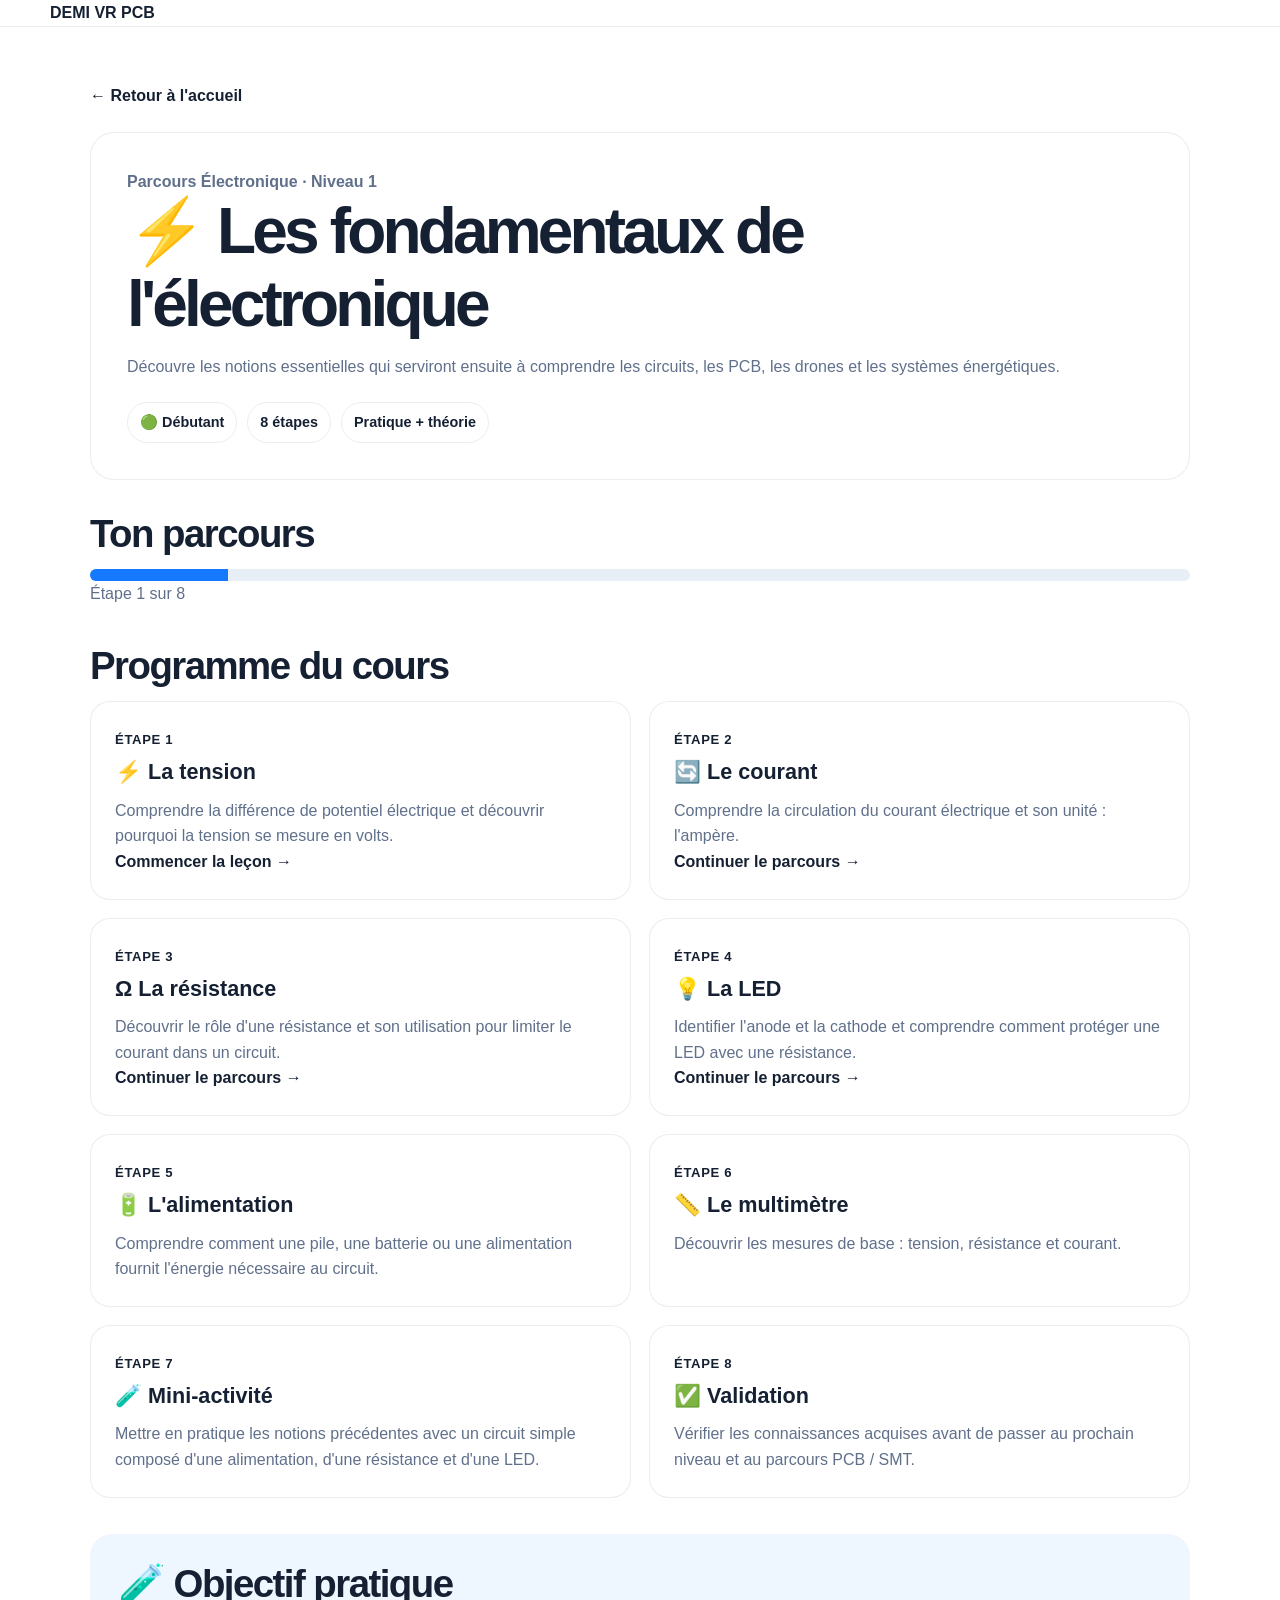
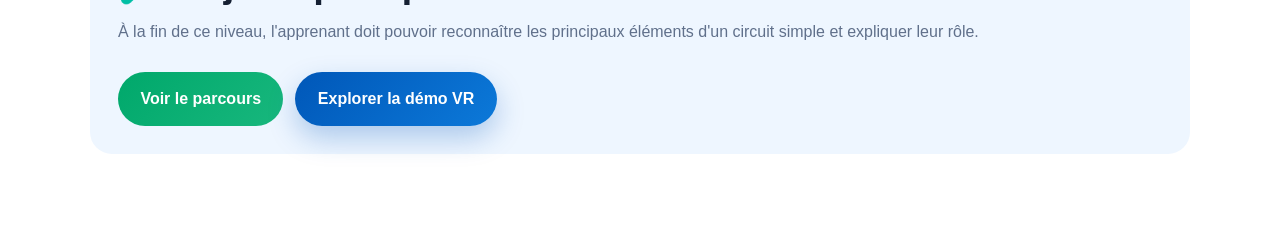
==== commit 7c6466cc: "Lien du parcours vers la lecon sur la LED" ====
--- a/cours/electronique/index.html
+++ b/cours/electronique/index.html
@@ -223,14 +223,16 @@
   <strong>Continuer le parcours →</strong>
 </a>
 
-          <article class="lesson-card">
-            <span class="lesson-number">Étape 4</span>
-            <h3>💡 La LED</h3>
-            <p>
-              Identifier l'anode et la cathode et comprendre comment protéger
-              une LED avec une résistance.
-            </p>
-          </article>
+         <a href="lecons/04-led.html"
+   class="lesson-card lesson-card-link">
+  <span class="lesson-number">Étape 4</span>
+  <h3>💡 La LED</h3>
+  <p>
+    Identifier l'anode et la cathode et comprendre comment protéger
+    une LED avec une résistance.
+  </p>
+  <strong>Continuer le parcours →</strong>
+</a>
 
           <article class="lesson-card">
             <span class="lesson-number">Étape 5</span>
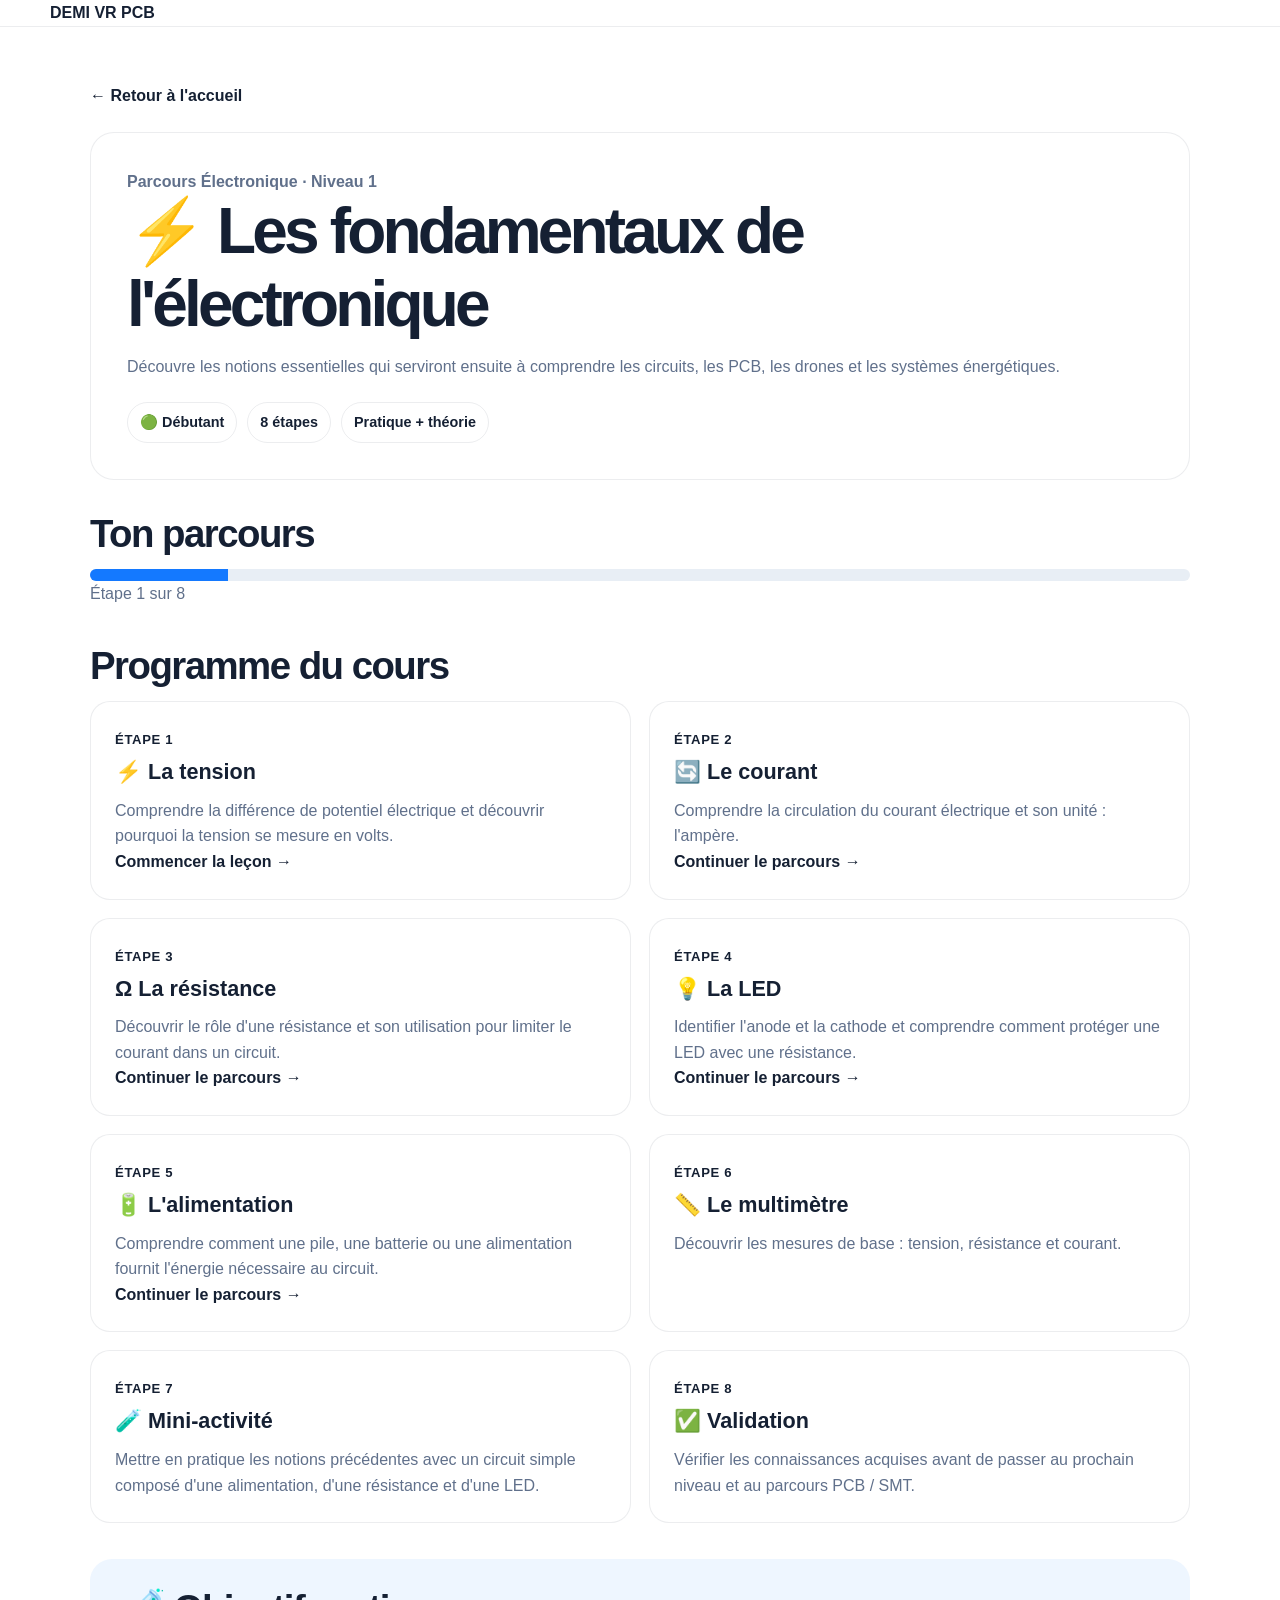
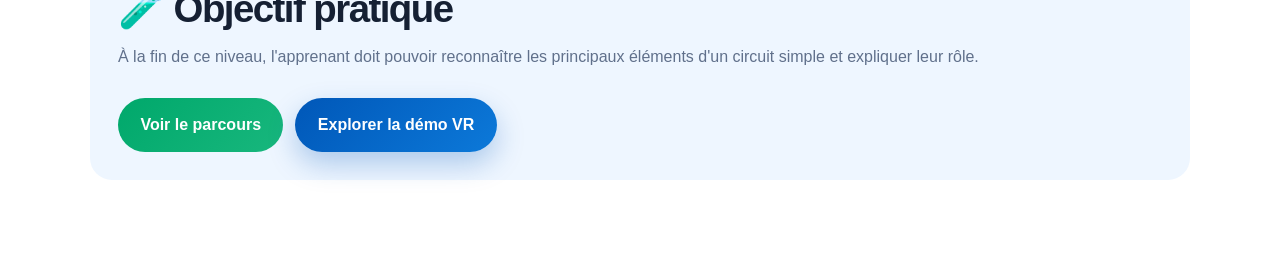
==== commit e80ec436: "Lien du parcours vers la lecon sur alimentation" ====
--- a/cours/electronique/index.html
+++ b/cours/electronique/index.html
@@ -234,14 +234,16 @@
   <strong>Continuer le parcours →</strong>
 </a>
 
-          <article class="lesson-card">
-            <span class="lesson-number">Étape 5</span>
-            <h3>🔋 L'alimentation</h3>
-            <p>
-              Comprendre comment une pile, une batterie ou une alimentation
-              fournit l'énergie nécessaire au circuit.
-            </p>
-          </article>
+         <a href="lecons/05-alimentation.html"
+   class="lesson-card lesson-card-link">
+  <span class="lesson-number">Étape 5</span>
+  <h3>🔋 L'alimentation</h3>
+  <p>
+    Comprendre comment une pile, une batterie ou une alimentation
+    fournit l'énergie nécessaire au circuit.
+  </p>
+  <strong>Continuer le parcours →</strong>
+</a>
 
           <article class="lesson-card">
             <span class="lesson-number">Étape 6</span>
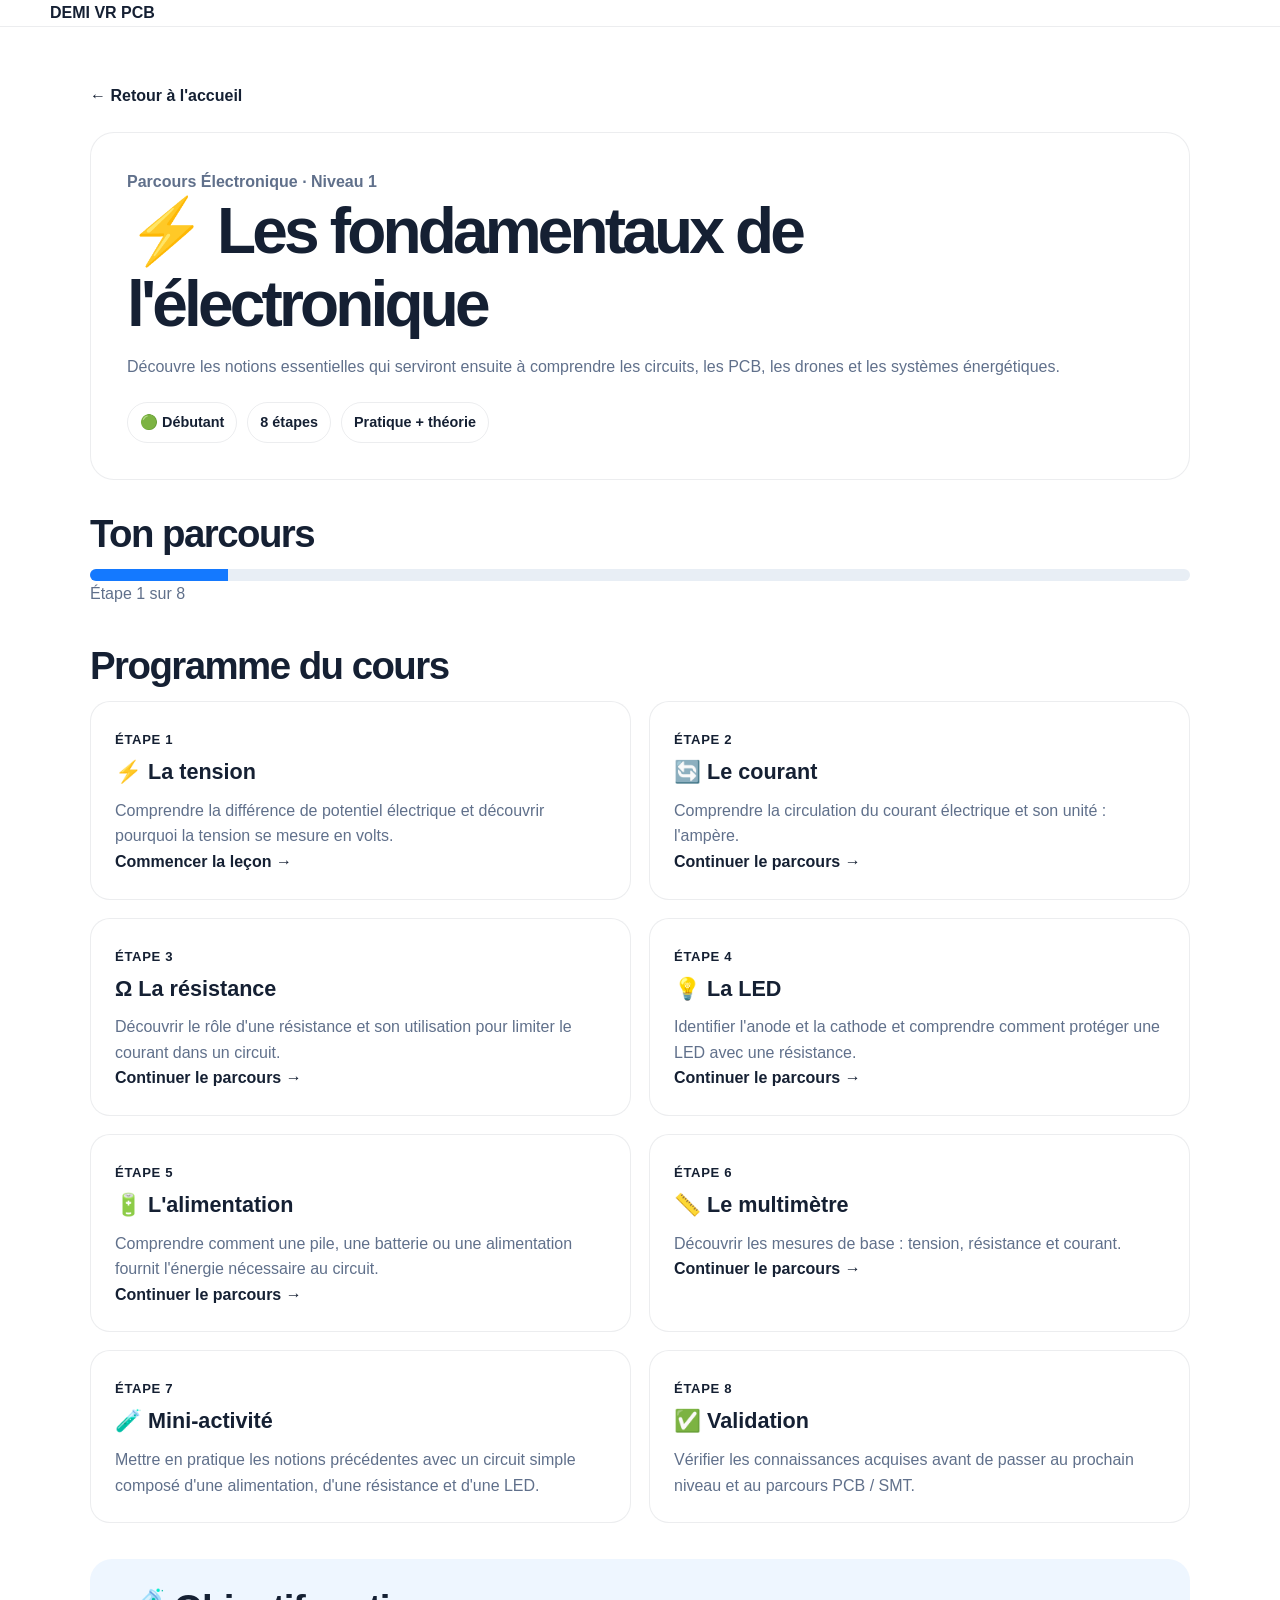
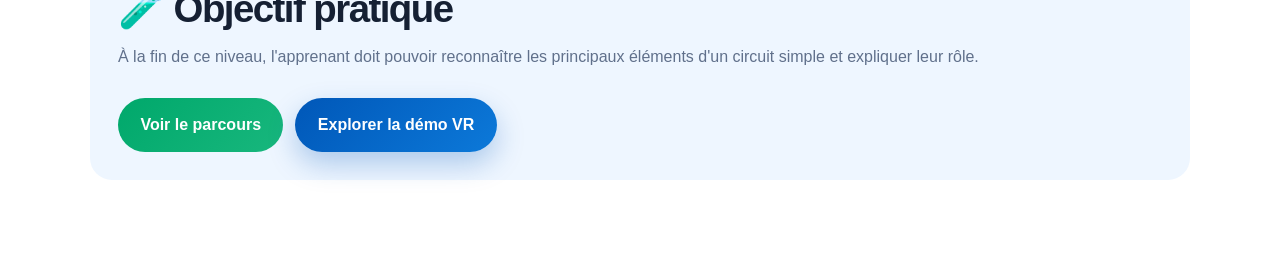
==== commit 292c8850: "Lien du parcours vers la lecon sur le multimetre" ====
--- a/cours/electronique/index.html
+++ b/cours/electronique/index.html
@@ -245,13 +245,16 @@
   <strong>Continuer le parcours →</strong>
 </a>
 
-          <article class="lesson-card">
-            <span class="lesson-number">Étape 6</span>
-            <h3>📏 Le multimètre</h3>
-            <p>
-              Découvrir les mesures de base : tension, résistance et courant.
-            </p>
-          </article>
+         <a href="lecons/06-multimetre.html"
+   class="lesson-card lesson-card-link">
+  <span class="lesson-number">Étape 6</span>
+  <h3>📏 Le multimètre</h3>
+  <p>
+    Découvrir les mesures de base : tension, résistance et
+    courant.
+  </p>
+  <strong>Continuer le parcours →</strong>
+</a>
 
           <article class="lesson-card">
             <span class="lesson-number">Étape 7</span>
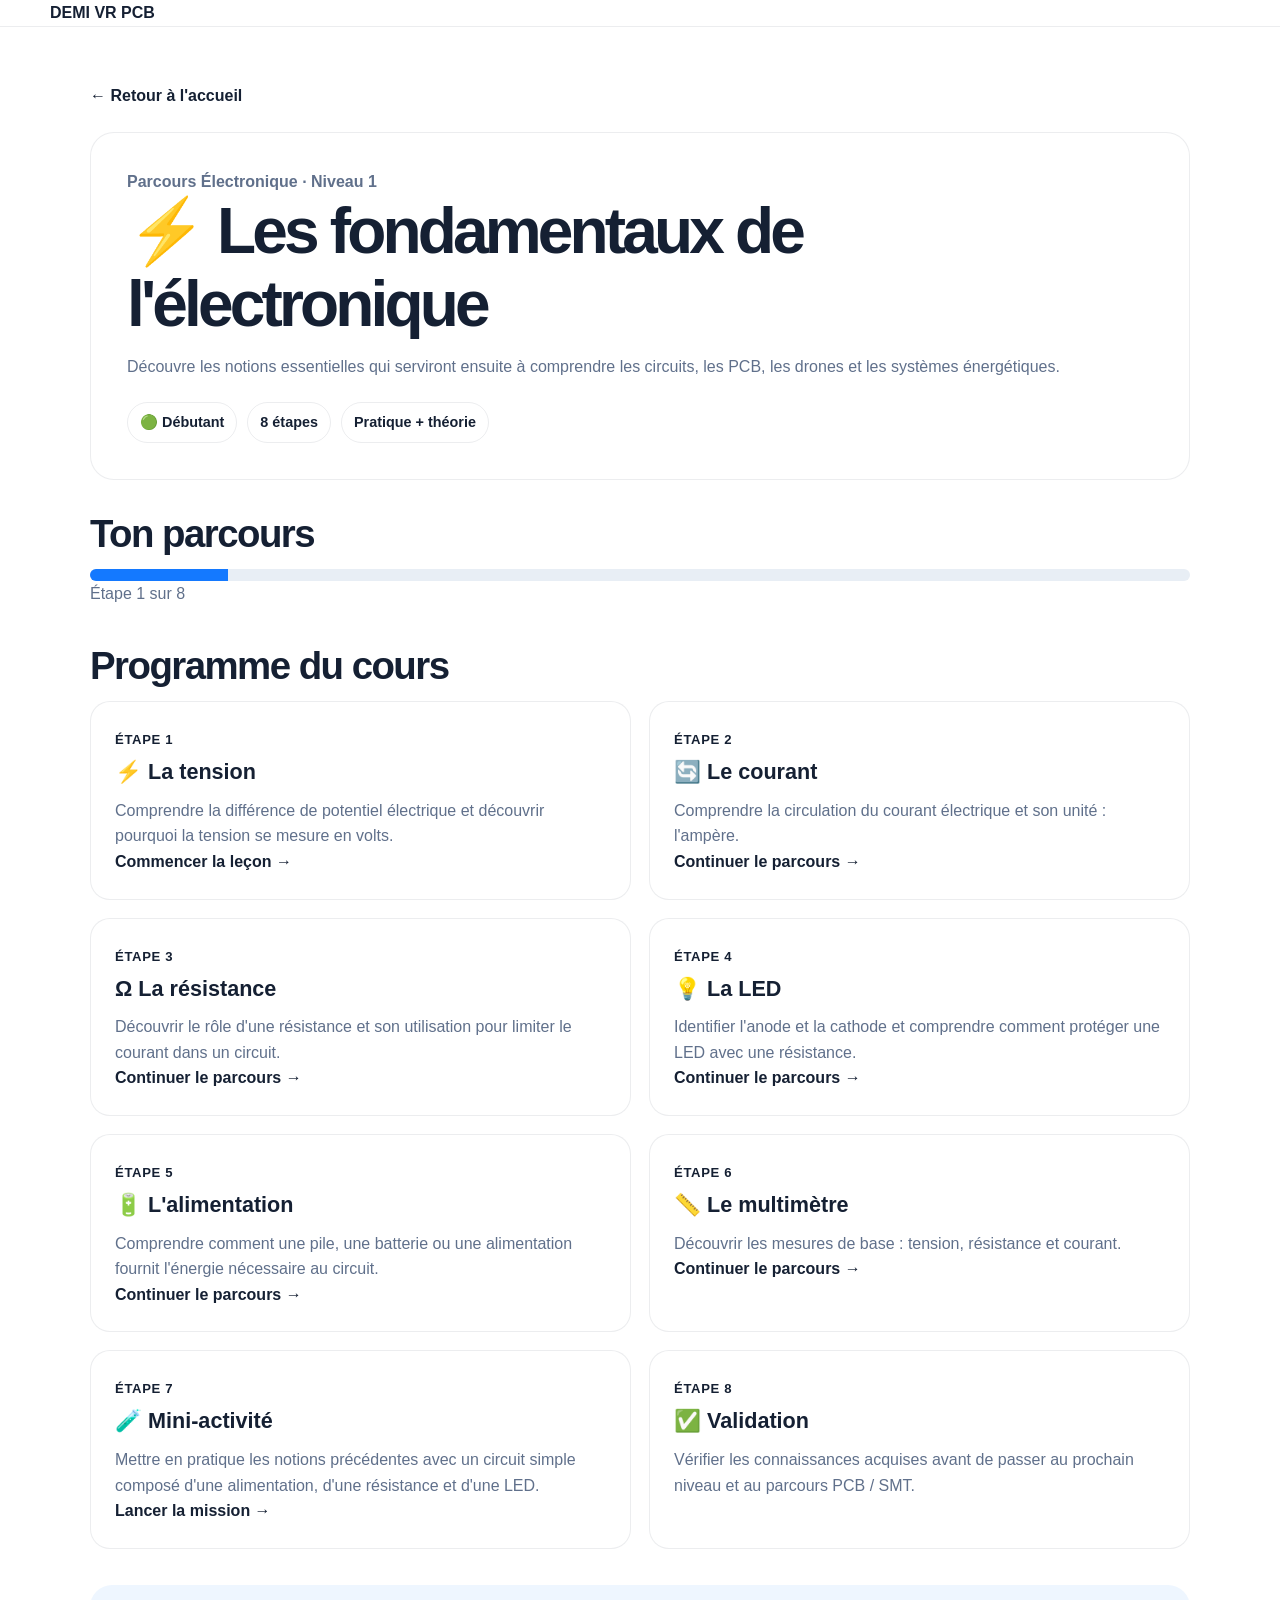
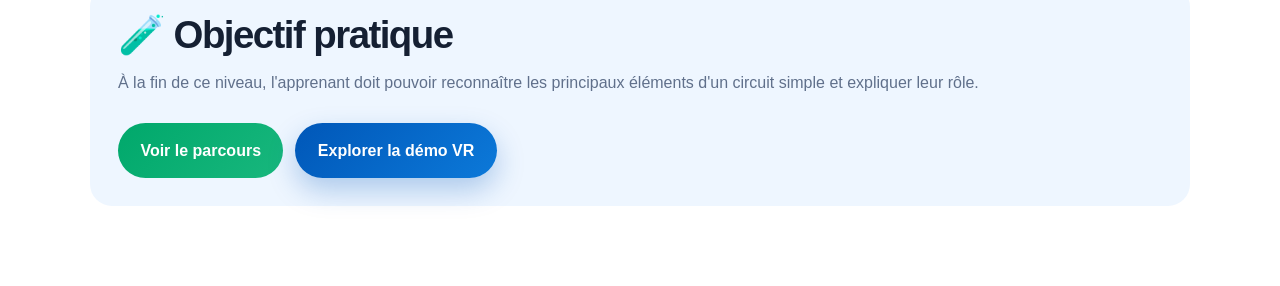
==== commit 50304ec8: "Lien du parcours vers la mini-activite" ====
--- a/cours/electronique/index.html
+++ b/cours/electronique/index.html
@@ -256,14 +256,17 @@
   <strong>Continuer le parcours →</strong>
 </a>
 
-          <article class="lesson-card">
-            <span class="lesson-number">Étape 7</span>
-            <h3>🧪 Mini-activité</h3>
-            <p>
-              Mettre en pratique les notions précédentes avec un circuit
-              simple composé d'une alimentation, d'une résistance et d'une LED.
-            </p>
-          </article>
+          <a href="lecons/07-activite.html"
+   class="lesson-card lesson-card-link">
+  <span class="lesson-number">Étape 7</span>
+  <h3>🧪 Mini-activité</h3>
+  <p>
+    Mettre en pratique les notions précédentes avec un circuit
+    simple composé d'une alimentation, d'une résistance et
+    d'une LED.
+  </p>
+  <strong>Lancer la mission →</strong>
+</a>
 
           <article class="lesson-card">
             <span class="lesson-number">Étape 8</span>
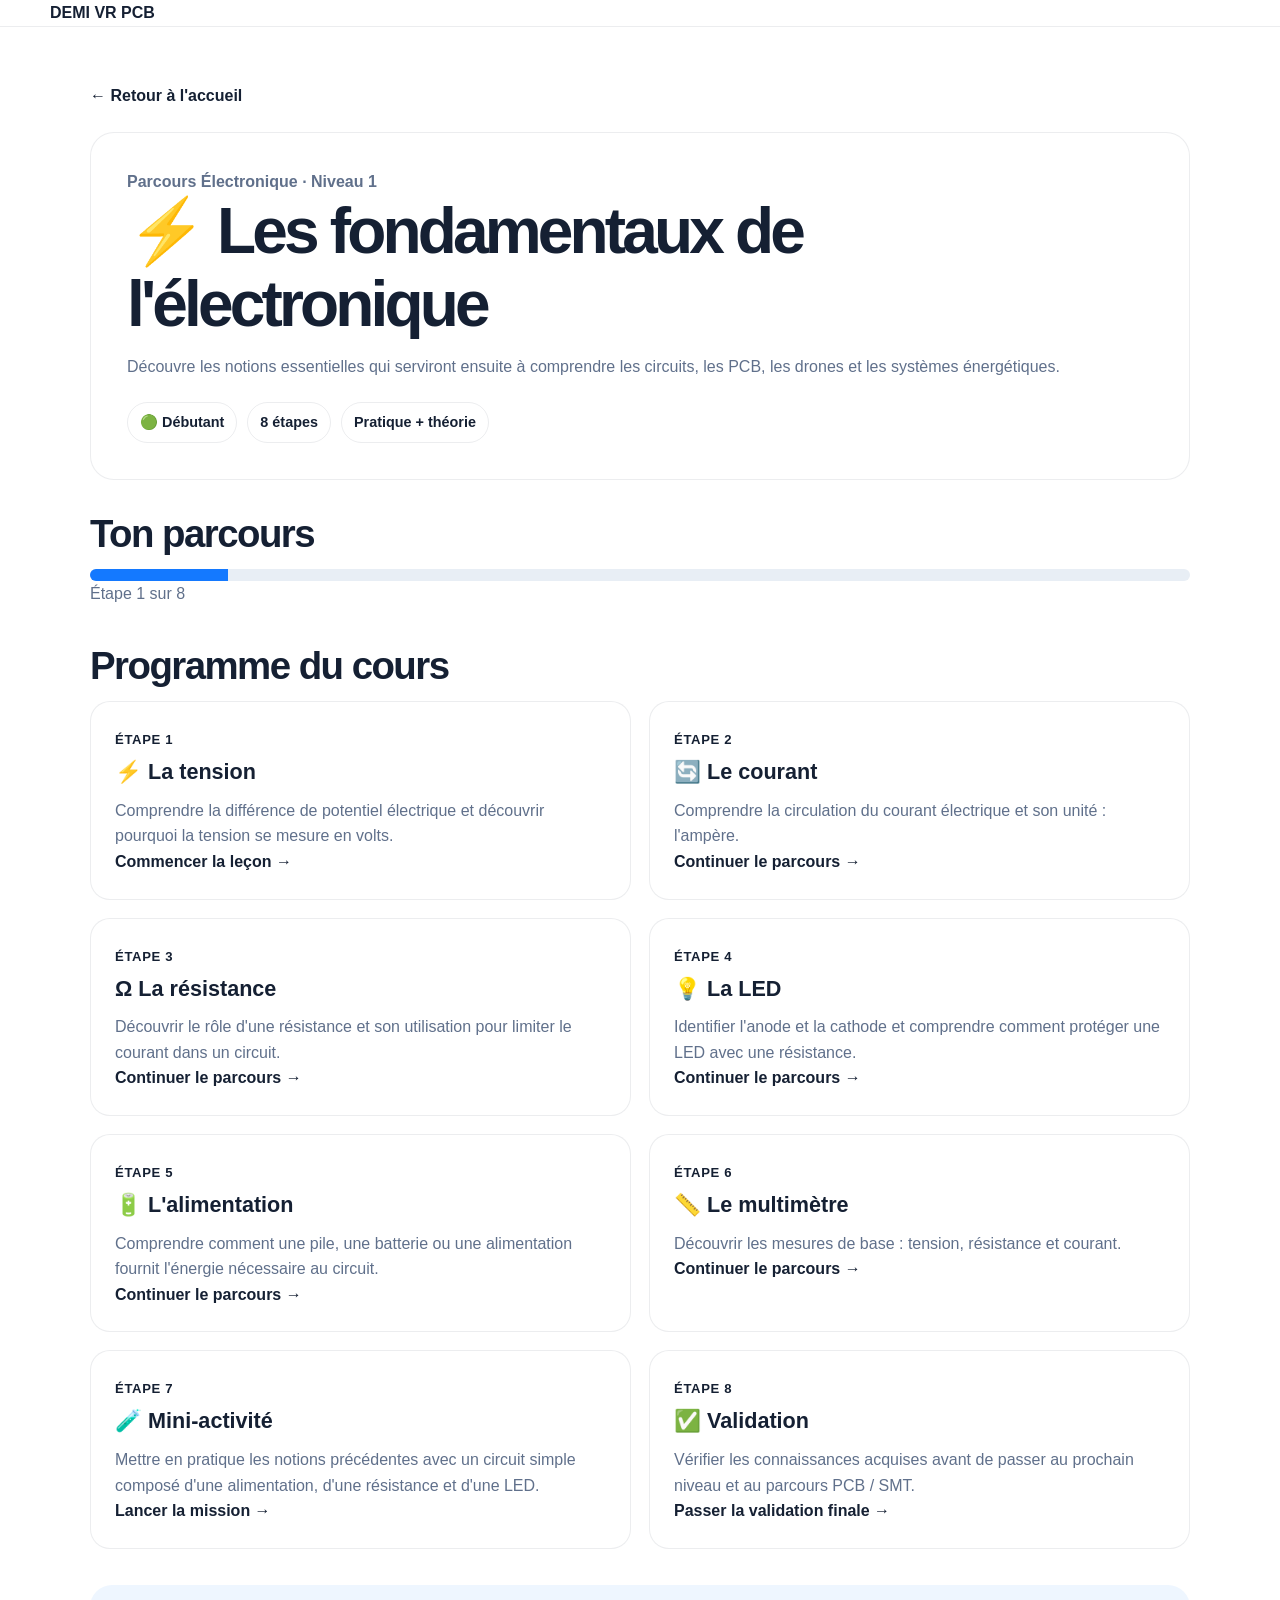
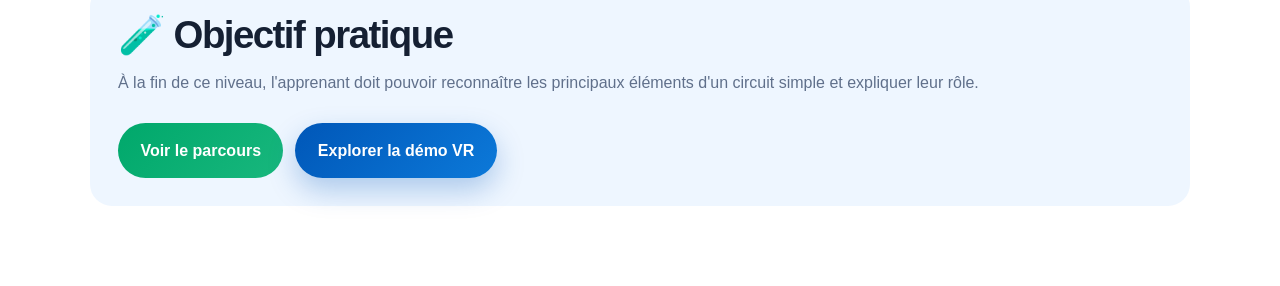
==== commit 3330f670: "Finalisation du parcours Electronique Niveau 1" ====
--- a/cours/electronique/index.html
+++ b/cours/electronique/index.html
@@ -268,14 +268,16 @@
   <strong>Lancer la mission →</strong>
 </a>
 
-          <article class="lesson-card">
-            <span class="lesson-number">Étape 8</span>
-            <h3>✅ Validation</h3>
-            <p>
-              Vérifier les connaissances acquises avant de passer au prochain
-              niveau et au parcours PCB / SMT.
-            </p>
-          </article>
+          <a href="lecons/08-validation.html"
+   class="lesson-card lesson-card-link">
+  <span class="lesson-number">Étape 8</span>
+  <h3>✅ Validation</h3>
+  <p>
+    Vérifier les connaissances acquises avant de passer au prochain
+    niveau et au parcours PCB / SMT.
+  </p>
+  <strong>Passer la validation finale →</strong>
+</a>
 
         </div>
       </section>
